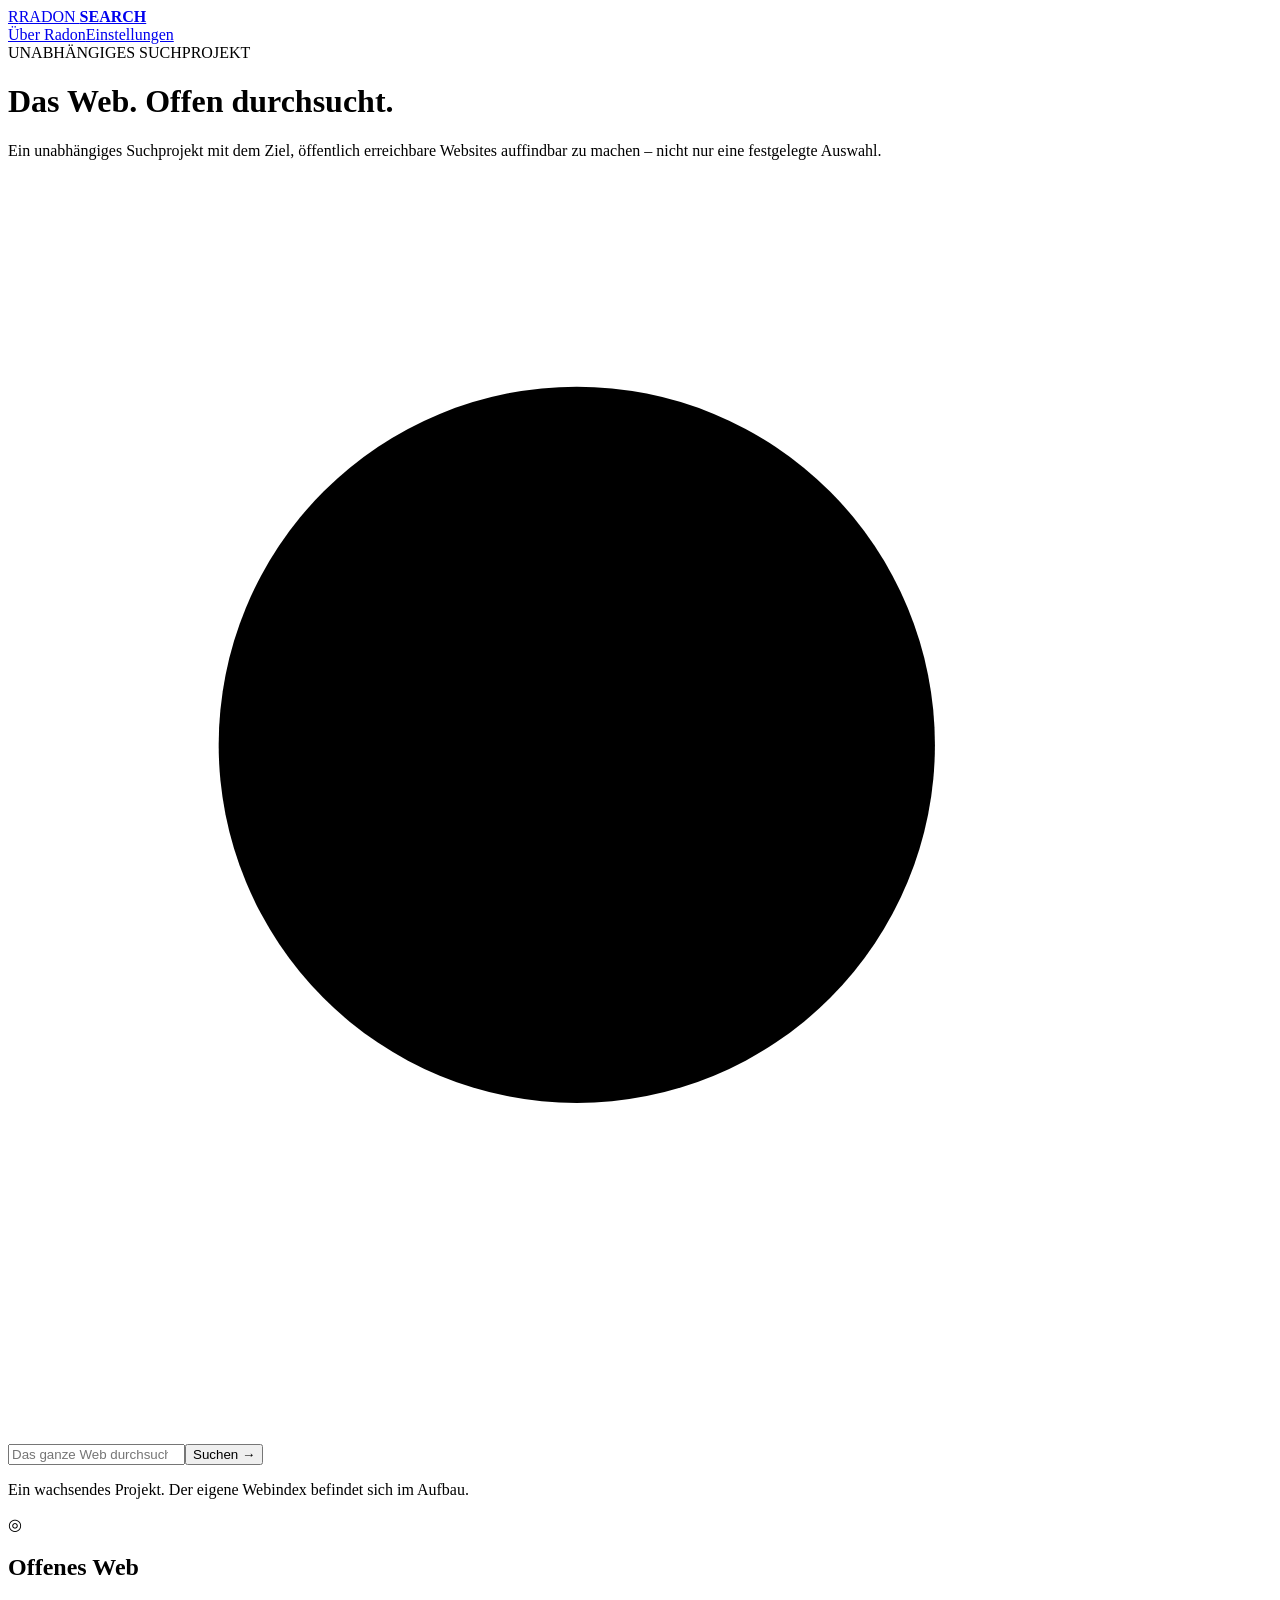
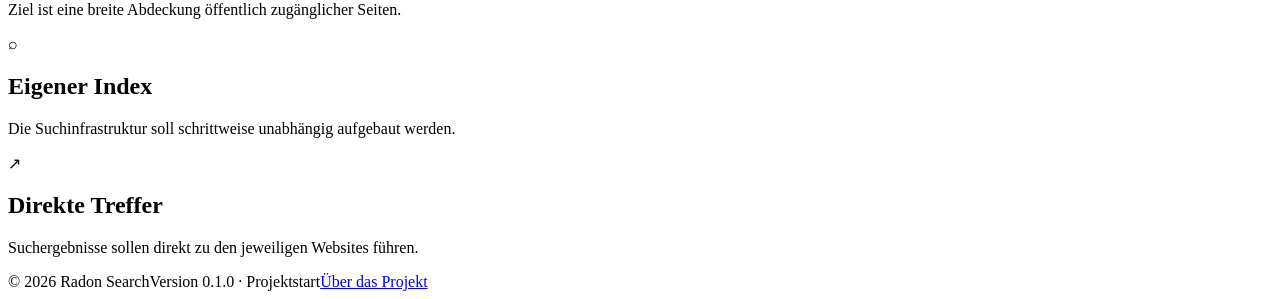
==== index.html @ 18f2d6ed "Create Radon Search homepage" ====
<!doctype html>
<html lang="de"><head><meta charset="utf-8"><meta name="viewport" content="width=device-width, initial-scale=1"><meta name="theme-color" content="#101114"><meta name="description" content="Radon Search – eine unabhängige Suchmaschine für das öffentliche Web."><title>Radon Search</title><link rel="stylesheet" href="assets/style.css"></head>
<body><header class="topbar"><a class="brand" href="./" aria-label="Radon Search Startseite"><span class="brand-mark">R</span><span>RADON <b>SEARCH</b></span></a><nav><a href="about/">Über Radon</a><a href="settings/">Einstellungen</a></nav></header>
<main class="hero"><div class="eyebrow"><span class="status-dot"></span> UNABHÄNGIGES SUCHPROJEKT</div><h1>Das Web. <span>Offen durchsucht.</span></h1><p class="intro">Ein unabhängiges Suchprojekt mit dem Ziel, öffentlich erreichbare Websites auffindbar zu machen – nicht nur eine festgelegte Auswahl.</p>
<form class="search-form" action="search/" method="get"><svg aria-hidden="true" viewBox="0 0 24 24"><circle cx="10.8" cy="10.8" r="6.8"></circle><path d="m16 16 5 5"></path></svg><input name="q" type="search" placeholder="Das ganze Web durchsuchen …" aria-label="Suchbegriff" required><button type="submit">Suchen <span aria-hidden="true">→</span></button></form><p class="hint">Ein wachsendes Projekt. Der eigene Webindex befindet sich im Aufbau.</p>
<div class="feature-grid"><article><span class="feature-icon">◎</span><h2>Offenes Web</h2><p>Ziel ist eine breite Abdeckung öffentlich zugänglicher Seiten.</p></article><article><span class="feature-icon">⌕</span><h2>Eigener Index</h2><p>Die Suchinfrastruktur soll schrittweise unabhängig aufgebaut werden.</p></article><article><span class="feature-icon">↗</span><h2>Direkte Treffer</h2><p>Suchergebnisse sollen direkt zu den jeweiligen Websites führen.</p></article></div></main>
<footer><span>© <span id="year"></span> Radon Search</span><span>Version 0.1.0 · Projektstart</span><a href="about/">Über das Projekt</a></footer><script>document.getElementById('year').textContent=new Date().getFullYear();</script></body></html>
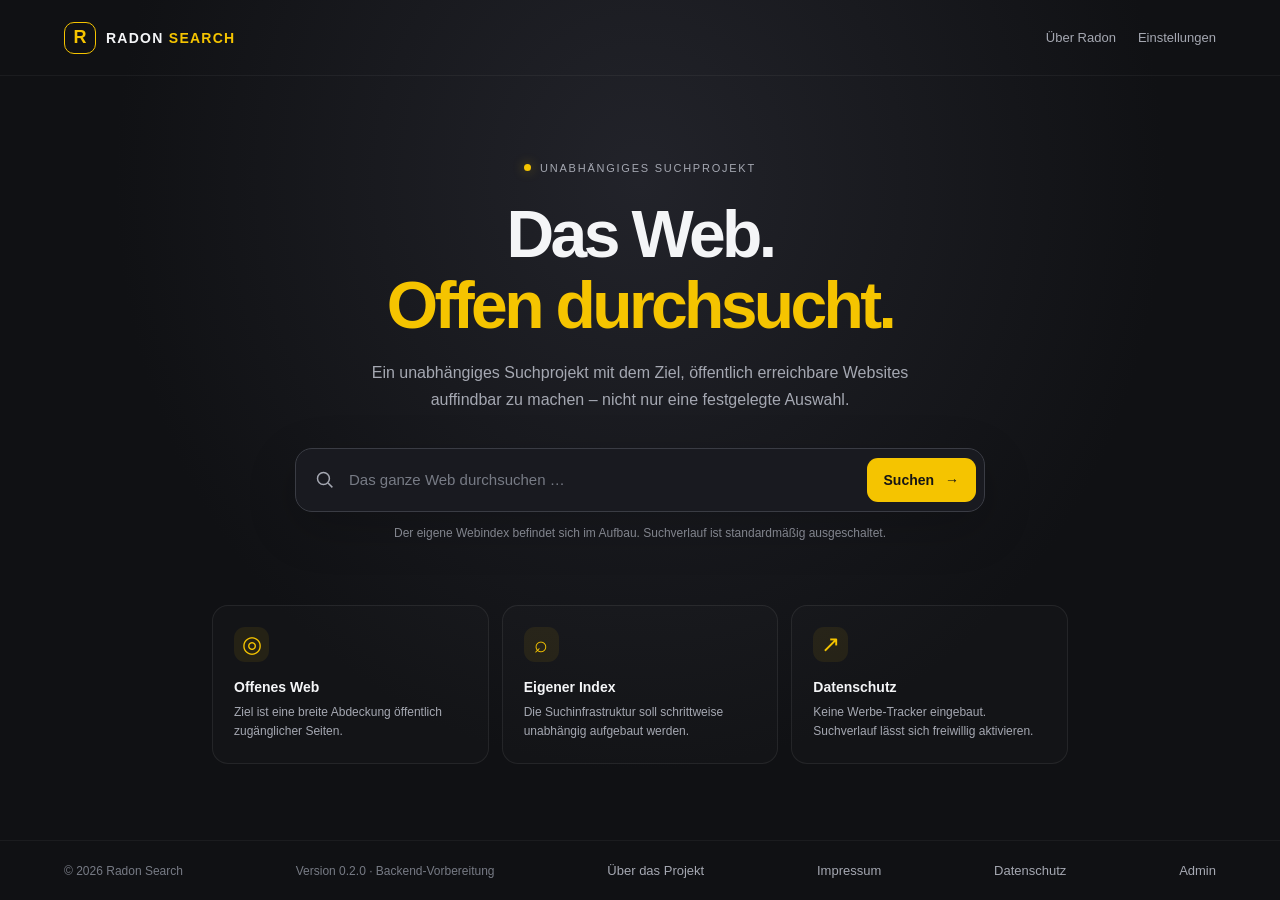
==== commit 48dcf947: "Add privacy and admin navigation" ====
--- a/index.html
+++ b/index.html
@@ -2,6 +2,6 @@
 <html lang="de"><head><meta charset="utf-8"><meta name="viewport" content="width=device-width, initial-scale=1"><meta name="theme-color" content="#101114"><meta name="description" content="Radon Search – eine unabhängige Suchmaschine für das öffentliche Web."><title>Radon Search</title><link rel="stylesheet" href="assets/style.css"></head>
 <body><header class="topbar"><a class="brand" href="./" aria-label="Radon Search Startseite"><span class="brand-mark">R</span><span>RADON <b>SEARCH</b></span></a><nav><a href="about/">Über Radon</a><a href="settings/">Einstellungen</a></nav></header>
 <main class="hero"><div class="eyebrow"><span class="status-dot"></span> UNABHÄNGIGES SUCHPROJEKT</div><h1>Das Web. <span>Offen durchsucht.</span></h1><p class="intro">Ein unabhängiges Suchprojekt mit dem Ziel, öffentlich erreichbare Websites auffindbar zu machen – nicht nur eine festgelegte Auswahl.</p>
-<form class="search-form" action="search/" method="get"><svg aria-hidden="true" viewBox="0 0 24 24"><circle cx="10.8" cy="10.8" r="6.8"></circle><path d="m16 16 5 5"></path></svg><input name="q" type="search" placeholder="Das ganze Web durchsuchen …" aria-label="Suchbegriff" required><button type="submit">Suchen <span aria-hidden="true">→</span></button></form><p class="hint">Ein wachsendes Projekt. Der eigene Webindex befindet sich im Aufbau.</p>
-<div class="feature-grid"><article><span class="feature-icon">◎</span><h2>Offenes Web</h2><p>Ziel ist eine breite Abdeckung öffentlich zugänglicher Seiten.</p></article><article><span class="feature-icon">⌕</span><h2>Eigener Index</h2><p>Die Suchinfrastruktur soll schrittweise unabhängig aufgebaut werden.</p></article><article><span class="feature-icon">↗</span><h2>Direkte Treffer</h2><p>Suchergebnisse sollen direkt zu den jeweiligen Websites führen.</p></article></div></main>
-<footer><span>© <span id="year"></span> Radon Search</span><span>Version 0.1.0 · Projektstart</span><a href="about/">Über das Projekt</a></footer><script>document.getElementById('year').textContent=new Date().getFullYear();</script></body></html>+<form class="search-form" action="search/" method="get"><svg aria-hidden="true" viewBox="0 0 24 24"><circle cx="10.8" cy="10.8" r="6.8"></circle><path d="m16 16 5 5"></path></svg><input name="q" type="search" placeholder="Das ganze Web durchsuchen …" aria-label="Suchbegriff" maxlength="300" required><button type="submit">Suchen <span aria-hidden="true">→</span></button></form><p class="hint">Der eigene Webindex befindet sich im Aufbau. Suchverlauf ist standardmäßig ausgeschaltet.</p>
+<div class="feature-grid"><article><span class="feature-icon">◎</span><h2>Offenes Web</h2><p>Ziel ist eine breite Abdeckung öffentlich zugänglicher Seiten.</p></article><article><span class="feature-icon">⌕</span><h2>Eigener Index</h2><p>Die Suchinfrastruktur soll schrittweise unabhängig aufgebaut werden.</p></article><article><span class="feature-icon">↗</span><h2>Datenschutz</h2><p>Keine Werbe-Tracker eingebaut. Suchverlauf lässt sich freiwillig aktivieren.</p></article></div></main>
+<footer><span>© <span id="year"></span> Radon Search</span><span>Version 0.2.0 · Backend-Vorbereitung</span><a href="about/">Über das Projekt</a><a href="impressum/">Impressum</a><a href="datenschutz/">Datenschutz</a><a href="admin/">Admin</a></footer><script src="assets/config.js"></script><script src="assets/app.js"></script><script>document.getElementById('year').textContent=new Date().getFullYear();</script></body></html>
--- a/assets/style.css
+++ b/assets/style.css
@@ -0,0 +1 @@
+ :root{color-scheme:dark;--bg:#101114;--panel:#191a1f;--line:#2b2d34;--text:#f4f5f7;--muted:#a5a8b2;--accent:#f5c400;--accent2:#ffe36b}*{box-sizing:border-box}html{min-height:100%;background:var(--bg)}body{margin:0;min-height:100vh;background:radial-gradient(ellipse at 50% 20%,#22232a 0%,var(--bg) 58%);color:var(--text);font-family:-apple-system,BlinkMacSystemFont,"Segoe UI",sans-serif;display:flex;flex-direction:column}.topbar{min-height:76px;padding:0 clamp(18px,5vw,68px);display:flex;align-items:center;justify-content:space-between;border-bottom:1px solid #ffffff0c}.brand{display:flex;align-items:center;gap:10px;color:var(--text);font-weight:850;letter-spacing:.09em;text-decoration:none;font-size:14px}.brand b{color:var(--accent)}.brand-mark{display:grid;place-items:center;width:32px;height:32px;border:1px solid var(--accent);border-radius:10px;color:var(--accent);font-size:18px;letter-spacing:0}.topbar nav{display:flex;gap:22px}.topbar nav a,footer a{font-size:13px;color:var(--muted);text-decoration:none}.topbar nav a:hover,footer a:hover{color:var(--accent)}.hero{width:min(900px,100%);margin:auto;padding:74px 22px 64px;text-align:center}.eyebrow{font-size:11px;letter-spacing:.16em;color:var(--muted);display:flex;align-items:center;justify-content:center;gap:9px}.status-dot{width:7px;height:7px;background:var(--accent);border-radius:50%;box-shadow:0 0 12px #f5c40066}h1{font-size:clamp(36px,7vw,66px);line-height:1.08;letter-spacing:-.055em;margin:25px 0 18px;font-weight:800}h1 span{display:block;color:var(--accent)}.intro{max-width:610px;margin:0 auto;color:var(--muted);font-size:16px;line-height:1.7}.search-form{margin:34px auto 0;max-width:690px;min-height:64px;display:flex;align-items:center;gap:12px;padding:7px 8px 7px 18px;background:#191a20;border:1px solid #3a3c44;border-radius:17px;box-shadow:0 15px 50px #0003}.search-form:focus-within{border-color:#c7a400;box-shadow:0 0 0 3px #f5c40018}.search-form svg{width:21px;flex:none;fill:none;stroke:var(--muted);stroke-width:1.7}.search-form input{min-width:0;flex:1;background:transparent;border:0;outline:0;color:var(--text);font-size:15px}.search-form input::placeholder{color:#777b85}.search-form button,.primary-button{border:0;border-radius:11px;background:var(--accent);color:#151515;font-weight:750;padding:14px 17px;font-size:14px;cursor:pointer}.search-form button:hover,.primary-button:hover{background:var(--accent2)}.search-form button span{margin-left:7px}.hint{font-size:12px;color:#81848d;margin-top:14px}.feature-grid{display:grid;grid-template-columns:repeat(3,1fr);gap:13px;text-align:left;margin-top:65px}.feature-grid article,.content-card{background:#ffffff04;border:1px solid #ffffff12;border-radius:16px;padding:21px}.feature-icon{display:grid;place-items:center;width:35px;height:35px;border-radius:11px;background:#f5c40013;color:var(--accent);font-size:23px}.feature-grid h2{font-size:14px;margin:17px 0 8px}.feature-grid p{font-size:12px;line-height:1.65;color:var(--muted);margin:0}.page-main{width:min(800px,100%);margin:0 auto;flex:1;padding:54px 22px 70px}.page-main h1{font-size:clamp(34px,6vw,48px);margin:15px 0}.page-main h1 span{display:inline}.page-main .intro{margin:0;max-width:700px}.content-card{margin-top:26px;line-height:1.7;color:var(--muted);font-size:14px}.content-card h2{font-size:17px;color:var(--text);margin:0 0 8px}.content-card p:last-child{margin-bottom:0}.result-query{font-size:13px;color:var(--muted);margin:10px 0 22px}.result-query strong{color:var(--text)}.result-item{padding:18px 0;border-bottom:1px solid var(--line)}.result-item a{color:var(--accent);text-decoration:none;font-weight:650}.result-item p{font-size:13px;color:var(--muted);line-height:1.6;margin:8px 0 0}.notice{border:1px solid #5c4b0c;background:#f5c4000b;border-radius:12px;padding:15px;color:#e7dca9;font-size:13px;line-height:1.65}footer{padding:22px clamp(18px,5vw,68px);border-top:1px solid #ffffff0c;display:flex;align-items:center;justify-content:space-between;gap:12px;color:#777b85;font-size:12px}@media(max-width:600px){.topbar{min-height:65px}.topbar nav{gap:12px}.topbar nav a{font-size:12px}.brand{font-size:12px;gap:7px}.hero{padding-top:62px}.intro{font-size:14px}.search-form{gap:9px;padding-left:13px;min-height:58px}.search-form input{font-size:14px}.search-form button{padding:13px 12px}.feature-grid{grid-template-columns:1fr;margin-top:42px}.feature-grid article{padding:17px;display:grid;grid-template-columns:35px 1fr;column-gap:13px}.feature-grid h2{margin:0 0 5px;align-self:end}.feature-grid p{grid-column:2}.feature-icon{grid-row:1/3}footer{flex-wrap:wrap;justify-content:center;text-align:center}footer span:first-child{width:100%}}
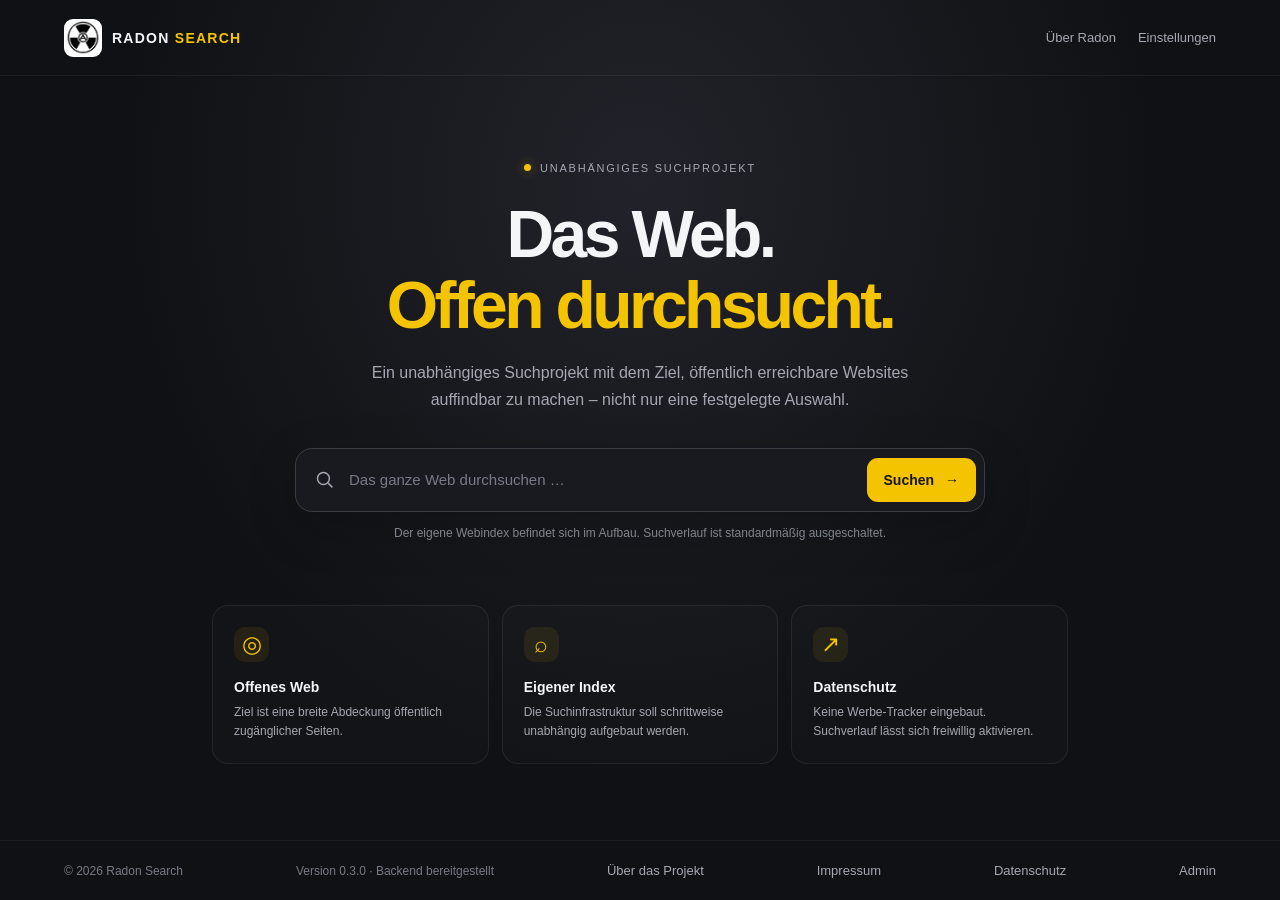
==== commit b9b278bb: "Use Radon Search logo and favicon; refresh backend status" ====
--- a/index.html
+++ b/index.html
@@ -1,7 +1,7 @@
 <!doctype html>
-<html lang="de"><head><meta charset="utf-8"><meta name="viewport" content="width=device-width, initial-scale=1"><meta name="theme-color" content="#101114"><meta name="description" content="Radon Search – eine unabhängige Suchmaschine für das öffentliche Web."><title>Radon Search</title><link rel="stylesheet" href="assets/style.css"></head>
-<body><header class="topbar"><a class="brand" href="./" aria-label="Radon Search Startseite"><span class="brand-mark">R</span><span>RADON <b>SEARCH</b></span></a><nav><a href="about/">Über Radon</a><a href="settings/">Einstellungen</a></nav></header>
+<html lang="de"><head><meta charset="utf-8"><meta name="viewport" content="width=device-width, initial-scale=1"><meta name="theme-color" content="#101114"><link rel="icon" type="image/jpeg" href="fd56e949-8be5-476f-b68e-31961018c096.jpeg"><meta name="description" content="Radon Search – eine unabhängige Suchmaschine für das öffentliche Web."><title>Radon Search</title><link rel="stylesheet" href="assets/style.css"></head>
+<body><header class="topbar"><a class="brand" href="./" aria-label="Radon Search Startseite"><img class="brand-logo" src="fd56e949-8be5-476f-b68e-31961018c096.jpeg" alt="Radon Search Logo"><span>RADON <b>SEARCH</b></span></a><nav><a href="about/">Über Radon</a><a href="settings/">Einstellungen</a></nav></header>
 <main class="hero"><div class="eyebrow"><span class="status-dot"></span> UNABHÄNGIGES SUCHPROJEKT</div><h1>Das Web. <span>Offen durchsucht.</span></h1><p class="intro">Ein unabhängiges Suchprojekt mit dem Ziel, öffentlich erreichbare Websites auffindbar zu machen – nicht nur eine festgelegte Auswahl.</p>
 <form class="search-form" action="search/" method="get"><svg aria-hidden="true" viewBox="0 0 24 24"><circle cx="10.8" cy="10.8" r="6.8"></circle><path d="m16 16 5 5"></path></svg><input name="q" type="search" placeholder="Das ganze Web durchsuchen …" aria-label="Suchbegriff" maxlength="300" required><button type="submit">Suchen <span aria-hidden="true">→</span></button></form><p class="hint">Der eigene Webindex befindet sich im Aufbau. Suchverlauf ist standardmäßig ausgeschaltet.</p>
 <div class="feature-grid"><article><span class="feature-icon">◎</span><h2>Offenes Web</h2><p>Ziel ist eine breite Abdeckung öffentlich zugänglicher Seiten.</p></article><article><span class="feature-icon">⌕</span><h2>Eigener Index</h2><p>Die Suchinfrastruktur soll schrittweise unabhängig aufgebaut werden.</p></article><article><span class="feature-icon">↗</span><h2>Datenschutz</h2><p>Keine Werbe-Tracker eingebaut. Suchverlauf lässt sich freiwillig aktivieren.</p></article></div></main>
-<footer><span>© <span id="year"></span> Radon Search</span><span>Version 0.2.0 · Backend-Vorbereitung</span><a href="about/">Über das Projekt</a><a href="impressum/">Impressum</a><a href="datenschutz/">Datenschutz</a><a href="admin/">Admin</a></footer><script src="assets/config.js"></script><script src="assets/app.js"></script><script>document.getElementById('year').textContent=new Date().getFullYear();</script></body></html>+<footer><span>© <span id="year"></span> Radon Search</span><span>Version 0.3.0 · Backend bereitgestellt</span><a href="about/">Über das Projekt</a><a href="impressum/">Impressum</a><a href="datenschutz/">Datenschutz</a><a href="admin/">Admin</a></footer><script src="assets/config.js"></script><script src="assets/app.js"></script><script>document.getElementById('year').textContent=new Date().getFullYear();</script></body></html>
--- a/assets/style.css
+++ b/assets/style.css
@@ -1 +1,2 @@
- :root{color-scheme:dark;--bg:#101114;--panel:#191a1f;--line:#2b2d34;--text:#f4f5f7;--muted:#a5a8b2;--accent:#f5c400;--accent2:#ffe36b}*{box-sizing:border-box}html{min-height:100%;background:var(--bg)}body{margin:0;min-height:100vh;background:radial-gradient(ellipse at 50% 20%,#22232a 0%,var(--bg) 58%);color:var(--text);font-family:-apple-system,BlinkMacSystemFont,"Segoe UI",sans-serif;display:flex;flex-direction:column}.topbar{min-height:76px;padding:0 clamp(18px,5vw,68px);display:flex;align-items:center;justify-content:space-between;border-bottom:1px solid #ffffff0c}.brand{display:flex;align-items:center;gap:10px;color:var(--text);font-weight:850;letter-spacing:.09em;text-decoration:none;font-size:14px}.brand b{color:var(--accent)}.brand-mark{display:grid;place-items:center;width:32px;height:32px;border:1px solid var(--accent);border-radius:10px;color:var(--accent);font-size:18px;letter-spacing:0}.topbar nav{display:flex;gap:22px}.topbar nav a,footer a{font-size:13px;color:var(--muted);text-decoration:none}.topbar nav a:hover,footer a:hover{color:var(--accent)}.hero{width:min(900px,100%);margin:auto;padding:74px 22px 64px;text-align:center}.eyebrow{font-size:11px;letter-spacing:.16em;color:var(--muted);display:flex;align-items:center;justify-content:center;gap:9px}.status-dot{width:7px;height:7px;background:var(--accent);border-radius:50%;box-shadow:0 0 12px #f5c40066}h1{font-size:clamp(36px,7vw,66px);line-height:1.08;letter-spacing:-.055em;margin:25px 0 18px;font-weight:800}h1 span{display:block;color:var(--accent)}.intro{max-width:610px;margin:0 auto;color:var(--muted);font-size:16px;line-height:1.7}.search-form{margin:34px auto 0;max-width:690px;min-height:64px;display:flex;align-items:center;gap:12px;padding:7px 8px 7px 18px;background:#191a20;border:1px solid #3a3c44;border-radius:17px;box-shadow:0 15px 50px #0003}.search-form:focus-within{border-color:#c7a400;box-shadow:0 0 0 3px #f5c40018}.search-form svg{width:21px;flex:none;fill:none;stroke:var(--muted);stroke-width:1.7}.search-form input{min-width:0;flex:1;background:transparent;border:0;outline:0;color:var(--text);font-size:15px}.search-form input::placeholder{color:#777b85}.search-form button,.primary-button{border:0;border-radius:11px;background:var(--accent);color:#151515;font-weight:750;padding:14px 17px;font-size:14px;cursor:pointer}.search-form button:hover,.primary-button:hover{background:var(--accent2)}.search-form button span{margin-left:7px}.hint{font-size:12px;color:#81848d;margin-top:14px}.feature-grid{display:grid;grid-template-columns:repeat(3,1fr);gap:13px;text-align:left;margin-top:65px}.feature-grid article,.content-card{background:#ffffff04;border:1px solid #ffffff12;border-radius:16px;padding:21px}.feature-icon{display:grid;place-items:center;width:35px;height:35px;border-radius:11px;background:#f5c40013;color:var(--accent);font-size:23px}.feature-grid h2{font-size:14px;margin:17px 0 8px}.feature-grid p{font-size:12px;line-height:1.65;color:var(--muted);margin:0}.page-main{width:min(800px,100%);margin:0 auto;flex:1;padding:54px 22px 70px}.page-main h1{font-size:clamp(34px,6vw,48px);margin:15px 0}.page-main h1 span{display:inline}.page-main .intro{margin:0;max-width:700px}.content-card{margin-top:26px;line-height:1.7;color:var(--muted);font-size:14px}.content-card h2{font-size:17px;color:var(--text);margin:0 0 8px}.content-card p:last-child{margin-bottom:0}.result-query{font-size:13px;color:var(--muted);margin:10px 0 22px}.result-query strong{color:var(--text)}.result-item{padding:18px 0;border-bottom:1px solid var(--line)}.result-item a{color:var(--accent);text-decoration:none;font-weight:650}.result-item p{font-size:13px;color:var(--muted);line-height:1.6;margin:8px 0 0}.notice{border:1px solid #5c4b0c;background:#f5c4000b;border-radius:12px;padding:15px;color:#e7dca9;font-size:13px;line-height:1.65}footer{padding:22px clamp(18px,5vw,68px);border-top:1px solid #ffffff0c;display:flex;align-items:center;justify-content:space-between;gap:12px;color:#777b85;font-size:12px}@media(max-width:600px){.topbar{min-height:65px}.topbar nav{gap:12px}.topbar nav a{font-size:12px}.brand{font-size:12px;gap:7px}.hero{padding-top:62px}.intro{font-size:14px}.search-form{gap:9px;padding-left:13px;min-height:58px}.search-form input{font-size:14px}.search-form button{padding:13px 12px}.feature-grid{grid-template-columns:1fr;margin-top:42px}.feature-grid article{padding:17px;display:grid;grid-template-columns:35px 1fr;column-gap:13px}.feature-grid h2{margin:0 0 5px;align-self:end}.feature-grid p{grid-column:2}.feature-icon{grid-row:1/3}footer{flex-wrap:wrap;justify-content:center;text-align:center}footer span:first-child{width:100%}}+ :root{color-scheme:dark;--bg:#101114;--panel:#191a1f;--line:#2b2d34;--text:#f4f5f7;--muted:#a5a8b2;--accent:#f5c400;--accent2:#ffe36b}*{box-sizing:border-box}html{min-height:100%;background:var(--bg)}body{margin:0;min-height:100vh;background:radial-gradient(ellipse at 50% 20%,#22232a 0%,var(--bg) 58%);color:var(--text);font-family:-apple-system,BlinkMacSystemFont,"Segoe UI",sans-serif;display:flex;flex-direction:column}.topbar{min-height:76px;padding:0 clamp(18px,5vw,68px);display:flex;align-items:center;justify-content:space-between;border-bottom:1px solid #ffffff0c}.brand{display:flex;align-items:center;gap:10px;color:var(--text);font-weight:850;letter-spacing:.09em;text-decoration:none;font-size:14px}.brand b{color:var(--accent)}.brand-mark{display:grid;place-items:center;width:32px;height:32px;border:1px solid var(--accent);border-radius:10px;color:var(--accent);font-size:18px;letter-spacing:0}.topbar nav{display:flex;gap:22px}.topbar nav a,footer a{font-size:13px;color:var(--muted);text-decoration:none}.topbar nav a:hover,footer a:hover{color:var(--accent)}.hero{width:min(900px,100%);margin:auto;padding:74px 22px 64px;text-align:center}.eyebrow{font-size:11px;letter-spacing:.16em;color:var(--muted);display:flex;align-items:center;justify-content:center;gap:9px}.status-dot{width:7px;height:7px;background:var(--accent);border-radius:50%;box-shadow:0 0 12px #f5c40066}h1{font-size:clamp(36px,7vw,66px);line-height:1.08;letter-spacing:-.055em;margin:25px 0 18px;font-weight:800}h1 span{display:block;color:var(--accent)}.intro{max-width:610px;margin:0 auto;color:var(--muted);font-size:16px;line-height:1.7}.search-form{margin:34px auto 0;max-width:690px;min-height:64px;display:flex;align-items:center;gap:12px;padding:7px 8px 7px 18px;background:#191a20;border:1px solid #3a3c44;border-radius:17px;box-shadow:0 15px 50px #0003}.search-form:focus-within{border-color:#c7a400;box-shadow:0 0 0 3px #f5c40018}.search-form svg{width:21px;flex:none;fill:none;stroke:var(--muted);stroke-width:1.7}.search-form input{min-width:0;flex:1;background:transparent;border:0;outline:0;color:var(--text);font-size:15px}.search-form input::placeholder{color:#777b85}.search-form button,.primary-button{border:0;border-radius:11px;background:var(--accent);color:#151515;font-weight:750;padding:14px 17px;font-size:14px;cursor:pointer}.search-form button:hover,.primary-button:hover{background:var(--accent2)}.search-form button span{margin-left:7px}.hint{font-size:12px;color:#81848d;margin-top:14px}.feature-grid{display:grid;grid-template-columns:repeat(3,1fr);gap:13px;text-align:left;margin-top:65px}.feature-grid article,.content-card{background:#ffffff04;border:1px solid #ffffff12;border-radius:16px;padding:21px}.feature-icon{display:grid;place-items:center;width:35px;height:35px;border-radius:11px;background:#f5c40013;color:var(--accent);font-size:23px}.feature-grid h2{font-size:14px;margin:17px 0 8px}.feature-grid p{font-size:12px;line-height:1.65;color:var(--muted);margin:0}.page-main{width:min(800px,100%);margin:0 auto;flex:1;padding:54px 22px 70px}.page-main h1{font-size:clamp(34px,6vw,48px);margin:15px 0}.page-main h1 span{display:inline}.page-main .intro{margin:0;max-width:700px}.content-card{margin-top:26px;line-height:1.7;color:var(--muted);font-size:14px}.content-card h2{font-size:17px;color:var(--text);margin:0 0 8px}.content-card p:last-child{margin-bottom:0}.result-query{font-size:13px;color:var(--muted);margin:10px 0 22px}.result-query strong{color:var(--text)}.result-item{padding:18px 0;border-bottom:1px solid var(--line)}.result-item a{color:var(--accent);text-decoration:none;font-weight:650}.result-item p{font-size:13px;color:var(--muted);line-height:1.6;margin:8px 0 0}.notice{border:1px solid #5c4b0c;background:#f5c4000b;border-radius:12px;padding:15px;color:#e7dca9;font-size:13px;line-height:1.65}footer{padding:22px clamp(18px,5vw,68px);border-top:1px solid #ffffff0c;display:flex;align-items:center;justify-content:space-between;gap:12px;color:#777b85;font-size:12px}@media(max-width:600px){.topbar{min-height:65px}.topbar nav{gap:12px}.topbar nav a{font-size:12px}.brand{font-size:12px;gap:7px}.hero{padding-top:62px}.intro{font-size:14px}.search-form{gap:9px;padding-left:13px;min-height:58px}.search-form input{font-size:14px}.search-form button{padding:13px 12px}.feature-grid{grid-template-columns:1fr;margin-top:42px}.feature-grid article{padding:17px;display:grid;grid-template-columns:35px 1fr;column-gap:13px}.feature-grid h2{margin:0 0 5px;align-self:end}.feature-grid p{grid-column:2}.feature-icon{grid-row:1/3}footer{flex-wrap:wrap;justify-content:center;text-align:center}footer span:first-child{width:100%}}
+.brand-logo{display:block;width:38px;height:38px;object-fit:contain;background:#fff;border-radius:9px;border:1px solid #ffffff26;flex:none}.brand{gap:10px}
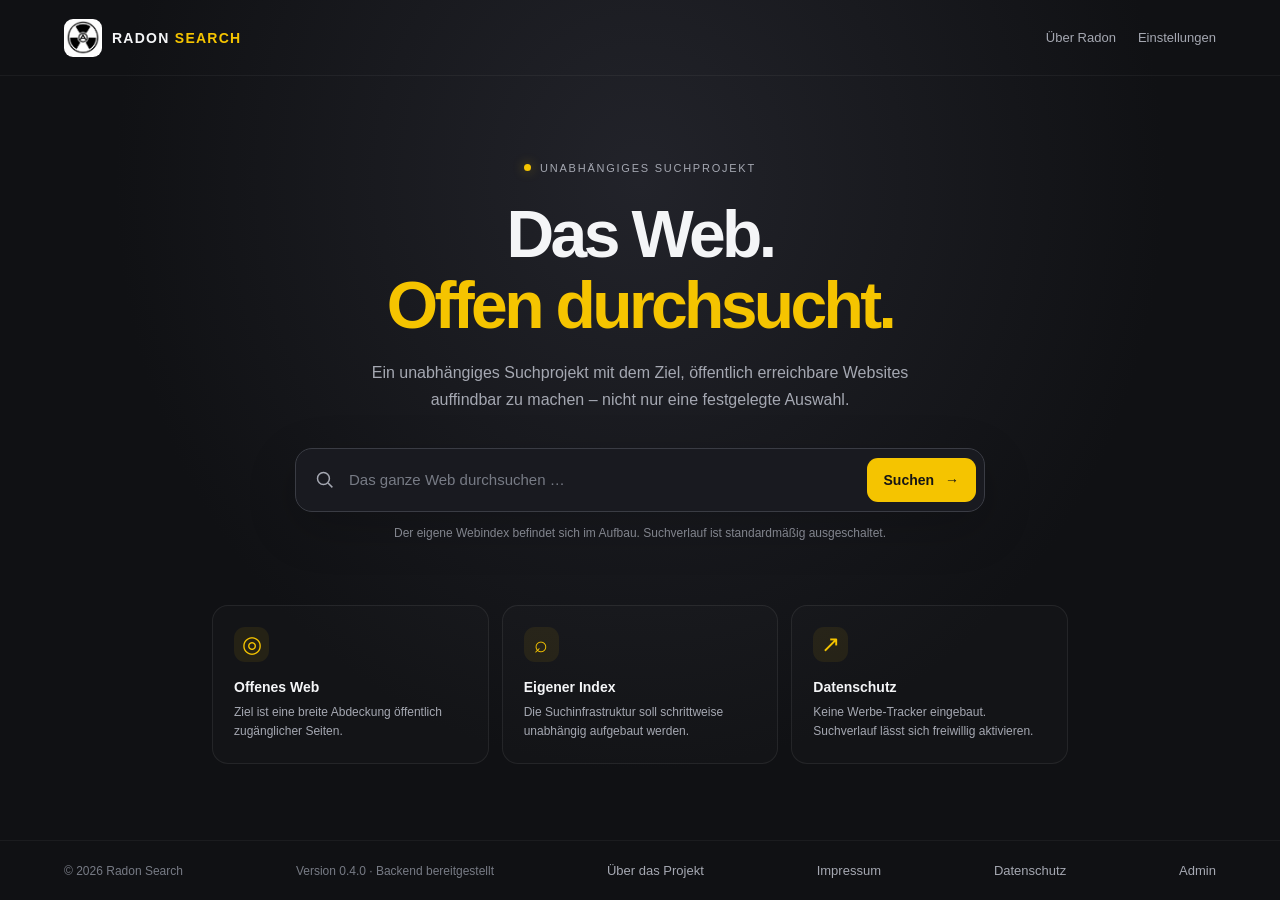
==== commit 196b0991: "Update Radon Search version to 0.4.0" ====
--- a/index.html
+++ b/index.html
@@ -4,4 +4,4 @@
 <main class="hero"><div class="eyebrow"><span class="status-dot"></span> UNABHÄNGIGES SUCHPROJEKT</div><h1>Das Web. <span>Offen durchsucht.</span></h1><p class="intro">Ein unabhängiges Suchprojekt mit dem Ziel, öffentlich erreichbare Websites auffindbar zu machen – nicht nur eine festgelegte Auswahl.</p>
 <form class="search-form" action="search/" method="get"><svg aria-hidden="true" viewBox="0 0 24 24"><circle cx="10.8" cy="10.8" r="6.8"></circle><path d="m16 16 5 5"></path></svg><input name="q" type="search" placeholder="Das ganze Web durchsuchen …" aria-label="Suchbegriff" maxlength="300" required><button type="submit">Suchen <span aria-hidden="true">→</span></button></form><p class="hint">Der eigene Webindex befindet sich im Aufbau. Suchverlauf ist standardmäßig ausgeschaltet.</p>
 <div class="feature-grid"><article><span class="feature-icon">◎</span><h2>Offenes Web</h2><p>Ziel ist eine breite Abdeckung öffentlich zugänglicher Seiten.</p></article><article><span class="feature-icon">⌕</span><h2>Eigener Index</h2><p>Die Suchinfrastruktur soll schrittweise unabhängig aufgebaut werden.</p></article><article><span class="feature-icon">↗</span><h2>Datenschutz</h2><p>Keine Werbe-Tracker eingebaut. Suchverlauf lässt sich freiwillig aktivieren.</p></article></div></main>
-<footer><span>© <span id="year"></span> Radon Search</span><span>Version 0.3.0 · Backend bereitgestellt</span><a href="about/">Über das Projekt</a><a href="impressum/">Impressum</a><a href="datenschutz/">Datenschutz</a><a href="admin/">Admin</a></footer><script src="assets/config.js"></script><script src="assets/app.js"></script><script>document.getElementById('year').textContent=new Date().getFullYear();</script></body></html>+<footer><span>© <span id="year"></span> Radon Search</span><span>Version 0.4.0 · Backend bereitgestellt</span><a href="about/">Über das Projekt</a><a href="impressum/">Impressum</a><a href="datenschutz/">Datenschutz</a><a href="admin/">Admin</a></footer><script src="assets/config.js"></script><script src="assets/app.js"></script><script>document.getElementById('year').textContent=new Date().getFullYear();</script></body></html>
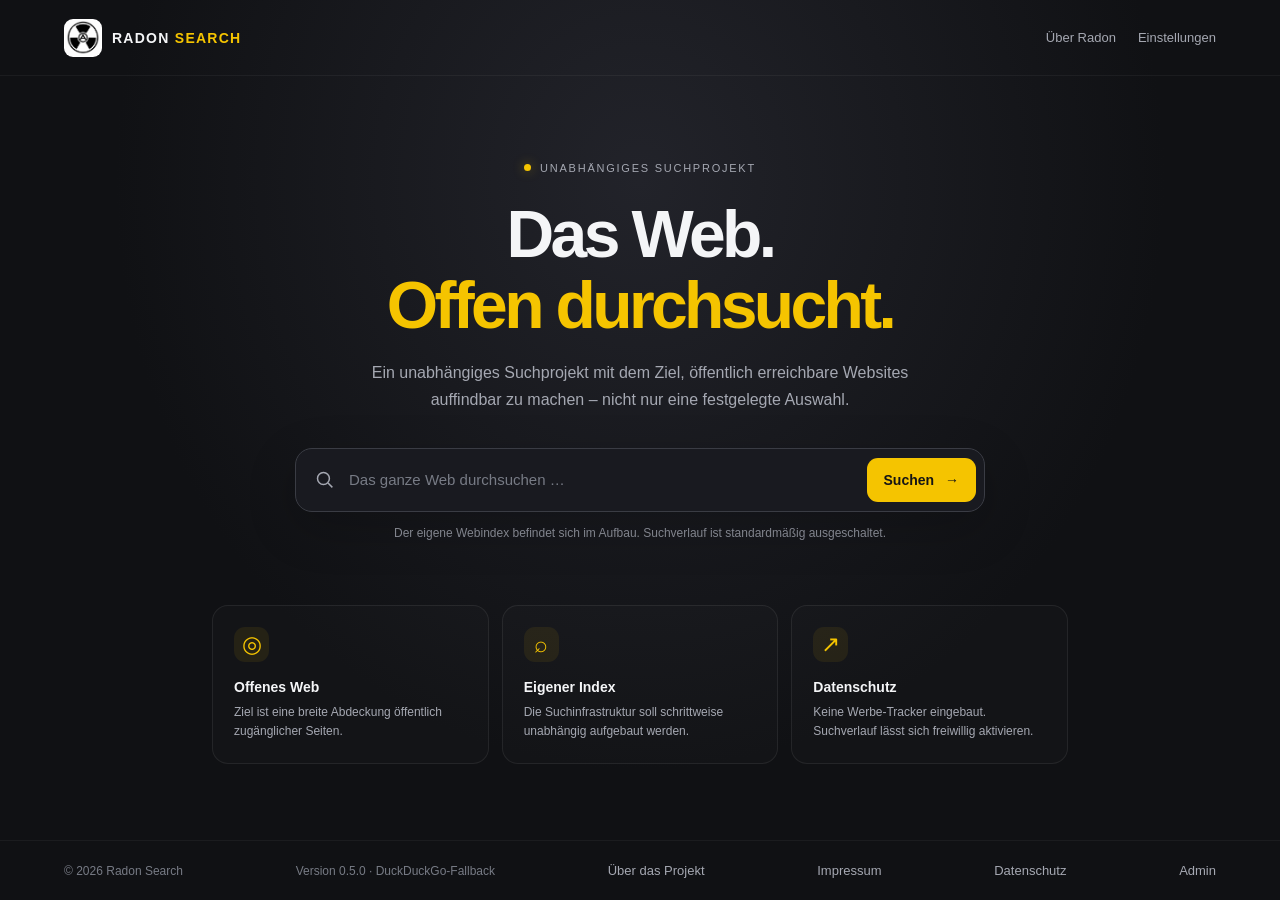
==== commit 30b38639: "Update Radon Search version to 0.5.0" ====
--- a/index.html
+++ b/index.html
@@ -4,4 +4,4 @@
 <main class="hero"><div class="eyebrow"><span class="status-dot"></span> UNABHÄNGIGES SUCHPROJEKT</div><h1>Das Web. <span>Offen durchsucht.</span></h1><p class="intro">Ein unabhängiges Suchprojekt mit dem Ziel, öffentlich erreichbare Websites auffindbar zu machen – nicht nur eine festgelegte Auswahl.</p>
 <form class="search-form" action="search/" method="get"><svg aria-hidden="true" viewBox="0 0 24 24"><circle cx="10.8" cy="10.8" r="6.8"></circle><path d="m16 16 5 5"></path></svg><input name="q" type="search" placeholder="Das ganze Web durchsuchen …" aria-label="Suchbegriff" maxlength="300" required><button type="submit">Suchen <span aria-hidden="true">→</span></button></form><p class="hint">Der eigene Webindex befindet sich im Aufbau. Suchverlauf ist standardmäßig ausgeschaltet.</p>
 <div class="feature-grid"><article><span class="feature-icon">◎</span><h2>Offenes Web</h2><p>Ziel ist eine breite Abdeckung öffentlich zugänglicher Seiten.</p></article><article><span class="feature-icon">⌕</span><h2>Eigener Index</h2><p>Die Suchinfrastruktur soll schrittweise unabhängig aufgebaut werden.</p></article><article><span class="feature-icon">↗</span><h2>Datenschutz</h2><p>Keine Werbe-Tracker eingebaut. Suchverlauf lässt sich freiwillig aktivieren.</p></article></div></main>
-<footer><span>© <span id="year"></span> Radon Search</span><span>Version 0.4.0 · Backend bereitgestellt</span><a href="about/">Über das Projekt</a><a href="impressum/">Impressum</a><a href="datenschutz/">Datenschutz</a><a href="admin/">Admin</a></footer><script src="assets/config.js"></script><script src="assets/app.js"></script><script>document.getElementById('year').textContent=new Date().getFullYear();</script></body></html>+<footer><span>© <span id="year"></span> Radon Search</span><span>Version 0.5.0 · DuckDuckGo-Fallback</span><a href="about/">Über das Projekt</a><a href="impressum/">Impressum</a><a href="datenschutz/">Datenschutz</a><a href="admin/">Admin</a></footer><script src="assets/config.js"></script><script src="assets/app.js"></script><script>document.getElementById('year').textContent=new Date().getFullYear();</script></body></html>
--- a/assets/style.css
+++ b/assets/style.css
@@ -1,2 +1,4 @@
  :root{color-scheme:dark;--bg:#101114;--panel:#191a1f;--line:#2b2d34;--text:#f4f5f7;--muted:#a5a8b2;--accent:#f5c400;--accent2:#ffe36b}*{box-sizing:border-box}html{min-height:100%;background:var(--bg)}body{margin:0;min-height:100vh;background:radial-gradient(ellipse at 50% 20%,#22232a 0%,var(--bg) 58%);color:var(--text);font-family:-apple-system,BlinkMacSystemFont,"Segoe UI",sans-serif;display:flex;flex-direction:column}.topbar{min-height:76px;padding:0 clamp(18px,5vw,68px);display:flex;align-items:center;justify-content:space-between;border-bottom:1px solid #ffffff0c}.brand{display:flex;align-items:center;gap:10px;color:var(--text);font-weight:850;letter-spacing:.09em;text-decoration:none;font-size:14px}.brand b{color:var(--accent)}.brand-mark{display:grid;place-items:center;width:32px;height:32px;border:1px solid var(--accent);border-radius:10px;color:var(--accent);font-size:18px;letter-spacing:0}.topbar nav{display:flex;gap:22px}.topbar nav a,footer a{font-size:13px;color:var(--muted);text-decoration:none}.topbar nav a:hover,footer a:hover{color:var(--accent)}.hero{width:min(900px,100%);margin:auto;padding:74px 22px 64px;text-align:center}.eyebrow{font-size:11px;letter-spacing:.16em;color:var(--muted);display:flex;align-items:center;justify-content:center;gap:9px}.status-dot{width:7px;height:7px;background:var(--accent);border-radius:50%;box-shadow:0 0 12px #f5c40066}h1{font-size:clamp(36px,7vw,66px);line-height:1.08;letter-spacing:-.055em;margin:25px 0 18px;font-weight:800}h1 span{display:block;color:var(--accent)}.intro{max-width:610px;margin:0 auto;color:var(--muted);font-size:16px;line-height:1.7}.search-form{margin:34px auto 0;max-width:690px;min-height:64px;display:flex;align-items:center;gap:12px;padding:7px 8px 7px 18px;background:#191a20;border:1px solid #3a3c44;border-radius:17px;box-shadow:0 15px 50px #0003}.search-form:focus-within{border-color:#c7a400;box-shadow:0 0 0 3px #f5c40018}.search-form svg{width:21px;flex:none;fill:none;stroke:var(--muted);stroke-width:1.7}.search-form input{min-width:0;flex:1;background:transparent;border:0;outline:0;color:var(--text);font-size:15px}.search-form input::placeholder{color:#777b85}.search-form button,.primary-button{border:0;border-radius:11px;background:var(--accent);color:#151515;font-weight:750;padding:14px 17px;font-size:14px;cursor:pointer}.search-form button:hover,.primary-button:hover{background:var(--accent2)}.search-form button span{margin-left:7px}.hint{font-size:12px;color:#81848d;margin-top:14px}.feature-grid{display:grid;grid-template-columns:repeat(3,1fr);gap:13px;text-align:left;margin-top:65px}.feature-grid article,.content-card{background:#ffffff04;border:1px solid #ffffff12;border-radius:16px;padding:21px}.feature-icon{display:grid;place-items:center;width:35px;height:35px;border-radius:11px;background:#f5c40013;color:var(--accent);font-size:23px}.feature-grid h2{font-size:14px;margin:17px 0 8px}.feature-grid p{font-size:12px;line-height:1.65;color:var(--muted);margin:0}.page-main{width:min(800px,100%);margin:0 auto;flex:1;padding:54px 22px 70px}.page-main h1{font-size:clamp(34px,6vw,48px);margin:15px 0}.page-main h1 span{display:inline}.page-main .intro{margin:0;max-width:700px}.content-card{margin-top:26px;line-height:1.7;color:var(--muted);font-size:14px}.content-card h2{font-size:17px;color:var(--text);margin:0 0 8px}.content-card p:last-child{margin-bottom:0}.result-query{font-size:13px;color:var(--muted);margin:10px 0 22px}.result-query strong{color:var(--text)}.result-item{padding:18px 0;border-bottom:1px solid var(--line)}.result-item a{color:var(--accent);text-decoration:none;font-weight:650}.result-item p{font-size:13px;color:var(--muted);line-height:1.6;margin:8px 0 0}.notice{border:1px solid #5c4b0c;background:#f5c4000b;border-radius:12px;padding:15px;color:#e7dca9;font-size:13px;line-height:1.65}footer{padding:22px clamp(18px,5vw,68px);border-top:1px solid #ffffff0c;display:flex;align-items:center;justify-content:space-between;gap:12px;color:#777b85;font-size:12px}@media(max-width:600px){.topbar{min-height:65px}.topbar nav{gap:12px}.topbar nav a{font-size:12px}.brand{font-size:12px;gap:7px}.hero{padding-top:62px}.intro{font-size:14px}.search-form{gap:9px;padding-left:13px;min-height:58px}.search-form input{font-size:14px}.search-form button{padding:13px 12px}.feature-grid{grid-template-columns:1fr;margin-top:42px}.feature-grid article{padding:17px;display:grid;grid-template-columns:35px 1fr;column-gap:13px}.feature-grid h2{margin:0 0 5px;align-self:end}.feature-grid p{grid-column:2}.feature-icon{grid-row:1/3}footer{flex-wrap:wrap;justify-content:center;text-align:center}footer span:first-child{width:100%}}
 .brand-logo{display:block;width:38px;height:38px;object-fit:contain;background:#fff;border-radius:9px;border:1px solid #ffffff26;flex:none}.brand{gap:10px}
+
+.ddg-fallback{margin:18px 0;display:flex;flex-direction:column;align-items:flex-start;gap:12px}.ddg-button{display:inline-flex;align-items:center;justify-content:center;padding:13px 17px;border-radius:11px;background:var(--accent);color:#151515;text-decoration:none;font-weight:750;font-size:14px}.ddg-button:hover{background:var(--accent2)}.ddg-secondary{display:inline-block;margin:16px 0 4px;color:var(--accent);font-size:13px;text-decoration:none}.ddg-secondary:hover{text-decoration:underline}
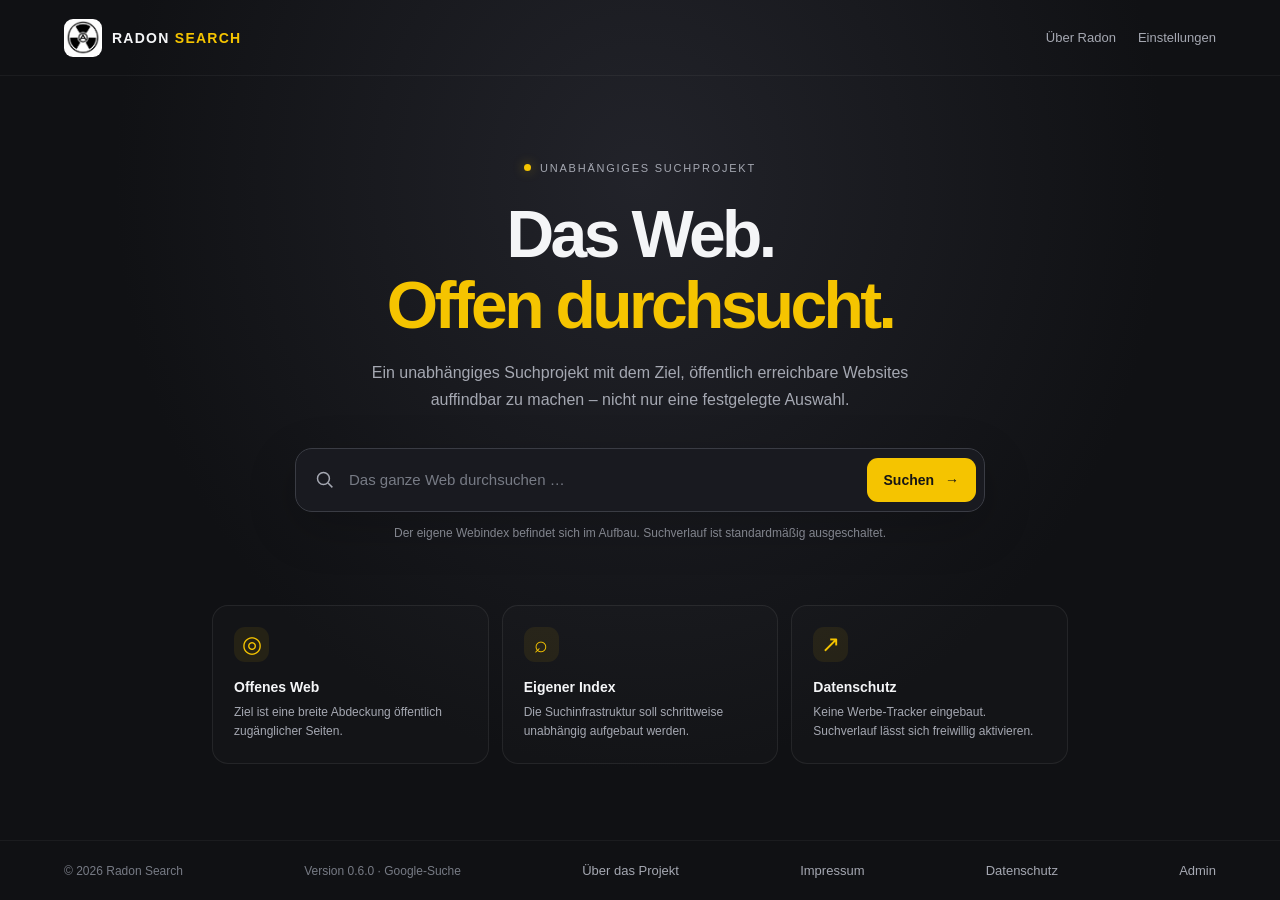
==== commit fa1ed802: "Update homepage to version 0.6.0" ====
--- a/index.html
+++ b/index.html
@@ -4,4 +4,4 @@
 <main class="hero"><div class="eyebrow"><span class="status-dot"></span> UNABHÄNGIGES SUCHPROJEKT</div><h1>Das Web. <span>Offen durchsucht.</span></h1><p class="intro">Ein unabhängiges Suchprojekt mit dem Ziel, öffentlich erreichbare Websites auffindbar zu machen – nicht nur eine festgelegte Auswahl.</p>
 <form class="search-form" action="search/" method="get"><svg aria-hidden="true" viewBox="0 0 24 24"><circle cx="10.8" cy="10.8" r="6.8"></circle><path d="m16 16 5 5"></path></svg><input name="q" type="search" placeholder="Das ganze Web durchsuchen …" aria-label="Suchbegriff" maxlength="300" required><button type="submit">Suchen <span aria-hidden="true">→</span></button></form><p class="hint">Der eigene Webindex befindet sich im Aufbau. Suchverlauf ist standardmäßig ausgeschaltet.</p>
 <div class="feature-grid"><article><span class="feature-icon">◎</span><h2>Offenes Web</h2><p>Ziel ist eine breite Abdeckung öffentlich zugänglicher Seiten.</p></article><article><span class="feature-icon">⌕</span><h2>Eigener Index</h2><p>Die Suchinfrastruktur soll schrittweise unabhängig aufgebaut werden.</p></article><article><span class="feature-icon">↗</span><h2>Datenschutz</h2><p>Keine Werbe-Tracker eingebaut. Suchverlauf lässt sich freiwillig aktivieren.</p></article></div></main>
-<footer><span>© <span id="year"></span> Radon Search</span><span>Version 0.5.0 · DuckDuckGo-Fallback</span><a href="about/">Über das Projekt</a><a href="impressum/">Impressum</a><a href="datenschutz/">Datenschutz</a><a href="admin/">Admin</a></footer><script src="assets/config.js"></script><script src="assets/app.js"></script><script>document.getElementById('year').textContent=new Date().getFullYear();</script></body></html>+<footer><span>© <span id="year"></span> Radon Search</span><span>Version 0.6.0 · Google-Suche</span><a href="about/">Über das Projekt</a><a href="impressum/">Impressum</a><a href="datenschutz/">Datenschutz</a><a href="admin/">Admin</a></footer><script src="assets/config.js"></script><script src="assets/app.js"></script><script>document.getElementById('year').textContent=new Date().getFullYear();</script></body></html>
